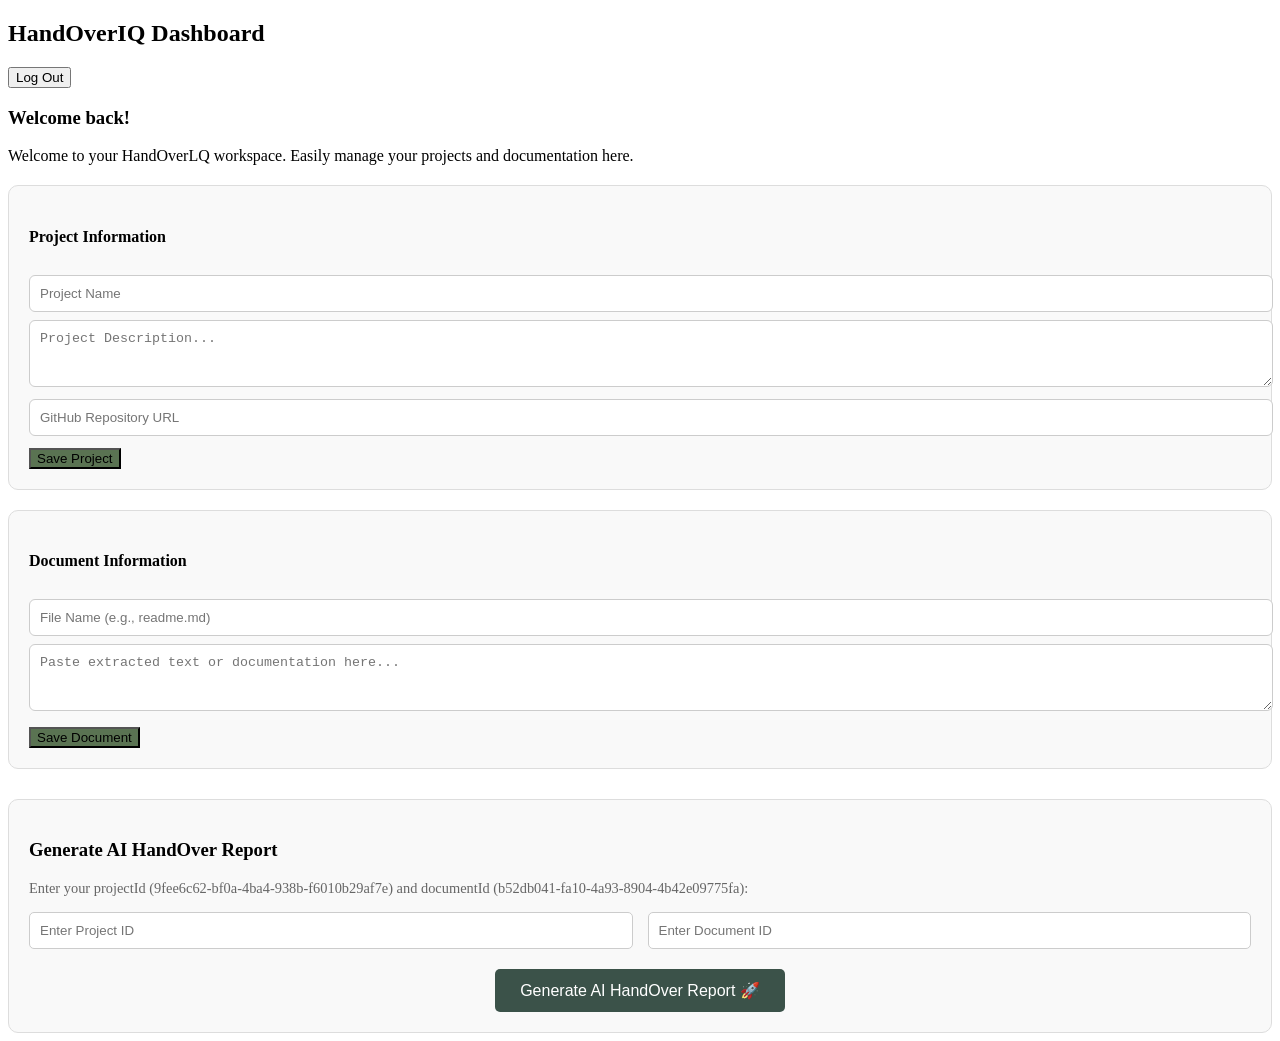
==== dashboard.html @ 6b8fb601 "Initial commit for HandOverIQ frontend" ====
<!DOCTYPE html>
<html lang="en">
<head>
    <meta charset="UTF-8">
    <meta name="viewport" content="width=device-width, initial-scale=1.0">
    <title>HandOverIQ - Dashboard</title>
</head>
<body>
    <div class="dashboard-container">
        <!-- Header Section -->
        <header class="dashboard-header">
            <h2>HandOverIQ Dashboard</h2>
            <button id="logoutBtn" class="submit-btn">Log Out</button>
        </header>

        <!-- Main Content Area -->
        <main class="dashboard-content">
            <h3>Welcome back!</h3>
            <p>Welcome to your HandOverLQ workspace. Easily manage your projects and documentation here.</p>

            <!-- 1. Project Information Card -->
    <div class="workspace-card" style="margin-top: 20px; padding: 20px; background: #f9f9f9; border-radius: 10px; border: 1px solid #ddd;">
        <h4>Project Information</h4>
        <input type="text" id="projectName" placeholder="Project Name" style="width: 100%; padding: 10px; margin-top: 8px; border-radius: 6px; border: 1px solid #ccc;" />
        <textarea id="projectDescription" placeholder="Project Description..." rows="3" style="width: 100%; padding: 10px; margin-top: 8px; border-radius: 6px; border: 1px solid #ccc;"></textarea>
        <input type="text" id="repositoryUrl" placeholder="GitHub Repository URL" style="width: 100%; padding: 10px; margin-top: 8px; border-radius: 6px; border: 1px solid #ccc;" />
        
        <!-- Project Save Button -->
        <button id="saveProjectBtn" class="submit-btn" style="margin-top: 12px; background-color: #5a7352;">Save Project</button>
    </div>

    <!-- 2. Document Information Card -->
    <div class="workspace-card" style="margin-top: 20px; padding: 20px; background: #f9f9f9; border-radius: 10px; border: 1px solid #ddd;">
        <h4>Document Information</h4>
        <input type="text" id="fileName" placeholder="File Name (e.g., readme.md)" style="width: 100%; padding: 10px; margin-top: 8px; border-radius: 6px; border: 1px solid #ccc;" />
        <textarea id="extractedText" placeholder="Paste extracted text or documentation here..." rows="3" style="width: 100%; padding: 10px; margin-top: 8px; border-radius: 6px; border: 1px solid #ccc;"></textarea>
        
        <!-- Document Save Button -->
        <button id="saveDocBtn" class="submit-btn" style="margin-top: 12px; background-color: #5a7352;">Save Document</button>
    </div>


    <!-- ==================== AI HandOver Report Section ==================== -->
<div class="ai-section" style="margin-top: 30px; padding: 20px; background: #f9f9f9; border-radius: 10px; border: 1px solid #ddd;">
    <h3>Generate AI HandOver Report</h3>
    <p style="color: #666; font-size: 0.9rem;">Enter your projectId (9fee6c62-bf0a-4ba4-938b-f6010b29af7e) and documentId (b52db041-fa10-4a93-8904-4b42e09775fa):</p>

    <!-- Project ID aur Document ID ke liye Inputs -->
    <div style="margin-top: 15px; display: flex; gap: 15px; flex-wrap: wrap;">
        <input type="text" id="projectIdInput" placeholder="Enter Project ID" style="padding: 10px; flex: 1; min-width: 200px; border-radius: 5px; border: 1px solid #ccc;">
        <input type="text" id="documentIdInput" placeholder="Enter Document ID" style="padding: 10px; flex: 1; min-width: 200px; border-radius: 5px; border: 1px solid #ccc;">
    </div>

    <!-- AI Analysis Button -->
    <div style="margin-top: 20px; text-align: center;">
        <button id="analyzeAiBtn" class="submit-btn" style="padding: 12px 25px; font-size: 1rem; background-color: #3b5249; color: #fff; border: none; border-radius: 5px; cursor: pointer;">Generate AI HandOver Report 🚀</button>
    </div>
</div>

<!-- AI Response Display Section (Yeh shuru mein chup rahega) -->
<div class="ai-response-box" style="margin-top: 20px; padding: 20px; background: #fff; border-radius: 10px; border: 1px solid #ccc; display: none;" id="responseContainer">
    <h4>AI HandOverLQ Report:</h4>
    <p id="aiOutputText" style="margin-top: 10px; color: #333; white-space: pre-line;"></p>
</div>


        </main>
    </div>


    <!-- Dashboard ke liye JavaScript (Optional - Logout ya data fetch karne ke liye) -->
    <script src="javaScript/dash.js"></script>
</body>
</html>
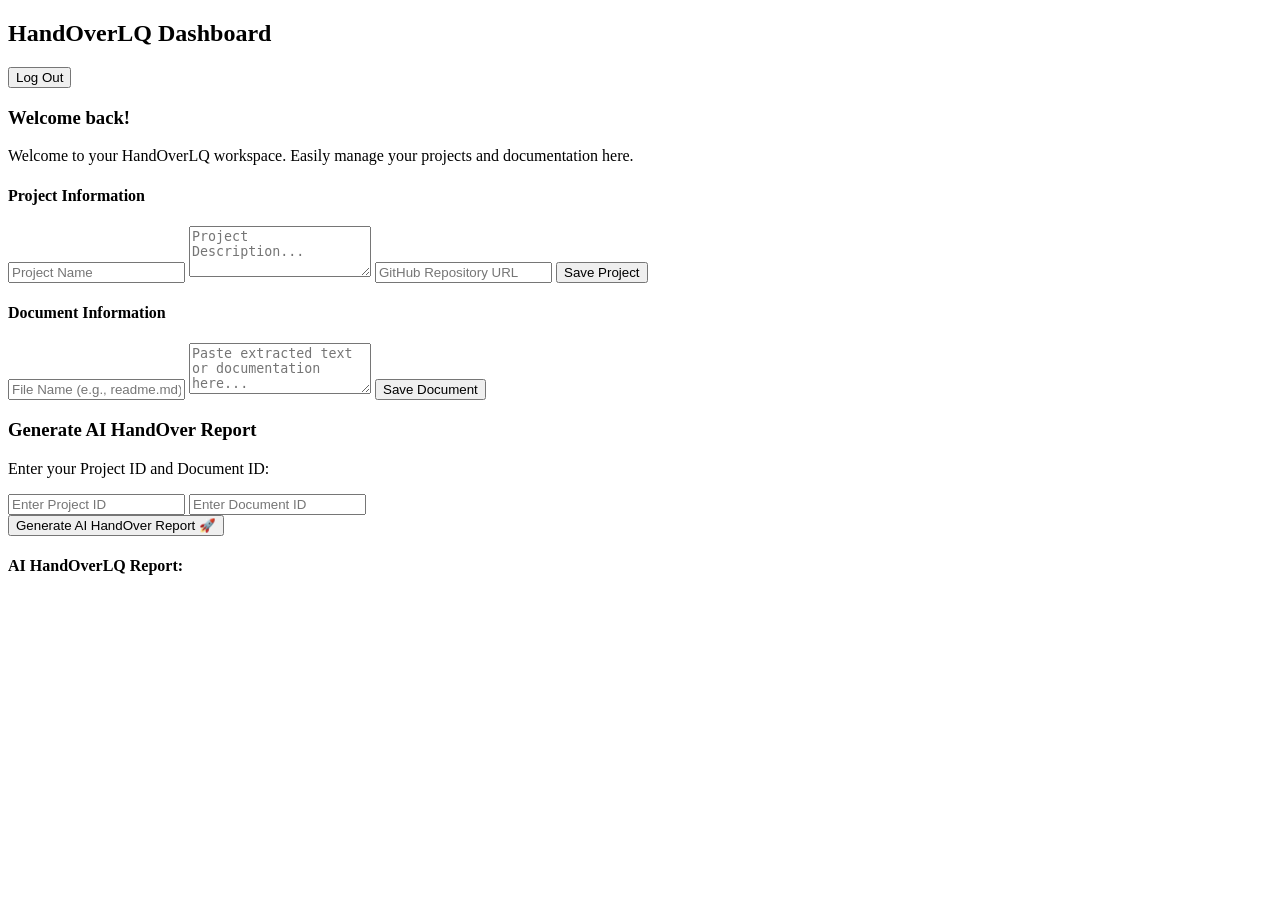
==== commit 71e21f72: "changes in code:" ====
--- a/dashboard.html
+++ b/dashboard.html
@@ -1,74 +1,68 @@
 <!DOCTYPE html>
 <html lang="en">
 <head>
-    <meta charset="UTF-8">
-    <meta name="viewport" content="width=device-width, initial-scale=1.0">
-    <title>HandOverIQ - Dashboard</title>
+    <meta charset="UTF-8" />
+    <meta name="viewport" content="width=device-width, initial-scale=1.0" />
+    <title>HandOverLQ Dashboard</title>
+
+    <!-- Apni main CSS (login wali) pehle, phir dashboard ki -->
+    <link rel="stylesheet" href="style.css" />
+    <link rel="stylesheet" href="dash.css" />
 </head>
 <body>
     <div class="dashboard-container">
-        <!-- Header Section -->
+
+        <!-- Header -->
         <header class="dashboard-header">
-            <h2>HandOverIQ Dashboard</h2>
+            <h2>HandOverLQ Dashboard</h2>
             <button id="logoutBtn" class="submit-btn">Log Out</button>
         </header>
 
-        <!-- Main Content Area -->
+        <!-- Main Content -->
         <main class="dashboard-content">
             <h3>Welcome back!</h3>
             <p>Welcome to your HandOverLQ workspace. Easily manage your projects and documentation here.</p>
 
-            <!-- 1. Project Information Card -->
-    <div class="workspace-card" style="margin-top: 20px; padding: 20px; background: #f9f9f9; border-radius: 10px; border: 1px solid #ddd;">
-        <h4>Project Information</h4>
-        <input type="text" id="projectName" placeholder="Project Name" style="width: 100%; padding: 10px; margin-top: 8px; border-radius: 6px; border: 1px solid #ccc;" />
-        <textarea id="projectDescription" placeholder="Project Description..." rows="3" style="width: 100%; padding: 10px; margin-top: 8px; border-radius: 6px; border: 1px solid #ccc;"></textarea>
-        <input type="text" id="repositoryUrl" placeholder="GitHub Repository URL" style="width: 100%; padding: 10px; margin-top: 8px; border-radius: 6px; border: 1px solid #ccc;" />
-        
-        <!-- Project Save Button -->
-        <button id="saveProjectBtn" class="submit-btn" style="margin-top: 12px; background-color: #5a7352;">Save Project</button>
-    </div>
+            <!-- 1. Project Information -->
+            <section class="workspace-card">
+                <h4>Project Information</h4>
+                <input type="text" id="projectName" class="field" placeholder="Project Name" />
+                <textarea id="projectDescription" class="field" placeholder="Project Description..." rows="3"></textarea>
+                <input type="text" id="repositoryUrl" class="field" placeholder="GitHub Repository URL" />
+                <button id="saveProjectBtn" class="submit-btn save-btn">Save Project</button>
+            </section>
 
-    <!-- 2. Document Information Card -->
-    <div class="workspace-card" style="margin-top: 20px; padding: 20px; background: #f9f9f9; border-radius: 10px; border: 1px solid #ddd;">
-        <h4>Document Information</h4>
-        <input type="text" id="fileName" placeholder="File Name (e.g., readme.md)" style="width: 100%; padding: 10px; margin-top: 8px; border-radius: 6px; border: 1px solid #ccc;" />
-        <textarea id="extractedText" placeholder="Paste extracted text or documentation here..." rows="3" style="width: 100%; padding: 10px; margin-top: 8px; border-radius: 6px; border: 1px solid #ccc;"></textarea>
-        
-        <!-- Document Save Button -->
-        <button id="saveDocBtn" class="submit-btn" style="margin-top: 12px; background-color: #5a7352;">Save Document</button>
-    </div>
+            <!-- 2. Document Information -->
+            <section class="workspace-card">
+                <h4>Document Information</h4>
+                <input type="text" id="fileName" class="field" placeholder="File Name (e.g., readme.md)" />
+                <textarea id="extractedText" class="field" placeholder="Paste extracted text or documentation here..." rows="3"></textarea>
+                <button id="saveDocBtn" class="submit-btn save-btn">Save Document</button>
+            </section>
 
+            <!-- 3. AI HandOver Report -->
+            <section class="workspace-card ai-section">
+                <h3>Generate AI HandOver Report</h3>
+                <p class="hint-text">Enter your Project ID and Document ID:</p>
 
-    <!-- ==================== AI HandOver Report Section ==================== -->
-<div class="ai-section" style="margin-top: 30px; padding: 20px; background: #f9f9f9; border-radius: 10px; border: 1px solid #ddd;">
-    <h3>Generate AI HandOver Report</h3>
-    <p style="color: #666; font-size: 0.9rem;">Enter your projectId (9fee6c62-bf0a-4ba4-938b-f6010b29af7e) and documentId (b52db041-fa10-4a93-8904-4b42e09775fa):</p>
+                <div class="id-inputs">
+                    <input type="text" id="projectIdInput" class="field" placeholder="Enter Project ID" />
+                    <input type="text" id="documentIdInput" class="field" placeholder="Enter Document ID" />
+                </div>
 
-    <!-- Project ID aur Document ID ke liye Inputs -->
-    <div style="margin-top: 15px; display: flex; gap: 15px; flex-wrap: wrap;">
-        <input type="text" id="projectIdInput" placeholder="Enter Project ID" style="padding: 10px; flex: 1; min-width: 200px; border-radius: 5px; border: 1px solid #ccc;">
-        <input type="text" id="documentIdInput" placeholder="Enter Document ID" style="padding: 10px; flex: 1; min-width: 200px; border-radius: 5px; border: 1px solid #ccc;">
-    </div>
+                <div class="center-box">
+                    <button id="analyzeAiBtn" class="submit-btn ai-btn">Generate AI HandOver Report 🚀</button>
+                </div>
+            </section>
 
-    <!-- AI Analysis Button -->
-    <div style="margin-top: 20px; text-align: center;">
-        <button id="analyzeAiBtn" class="submit-btn" style="padding: 12px 25px; font-size: 1rem; background-color: #3b5249; color: #fff; border: none; border-radius: 5px; cursor: pointer;">Generate AI HandOver Report 🚀</button>
-    </div>
-</div>
-
-<!-- AI Response Display Section (Yeh shuru mein chup rahega) -->
-<div class="ai-response-box" style="margin-top: 20px; padding: 20px; background: #fff; border-radius: 10px; border: 1px solid #ccc; display: none;" id="responseContainer">
-    <h4>AI HandOverLQ Report:</h4>
-    <p id="aiOutputText" style="margin-top: 10px; color: #333; white-space: pre-line;"></p>
-</div>
-
-
+            <!-- AI Response (shuru mein hidden) -->
+            <section id="responseContainer" class="ai-response-box hidden">
+                <h4>AI HandOverLQ Report:</h4>
+                <p id="aiOutputText"></p>
+            </section>
         </main>
     </div>
 
-
-    <!-- Dashboard ke liye JavaScript (Optional - Logout ya data fetch karne ke liye) -->
-    <script src="javaScript/dash.js"></script>
+    <script src="dashboard.js"></script>
 </body>
 </html>
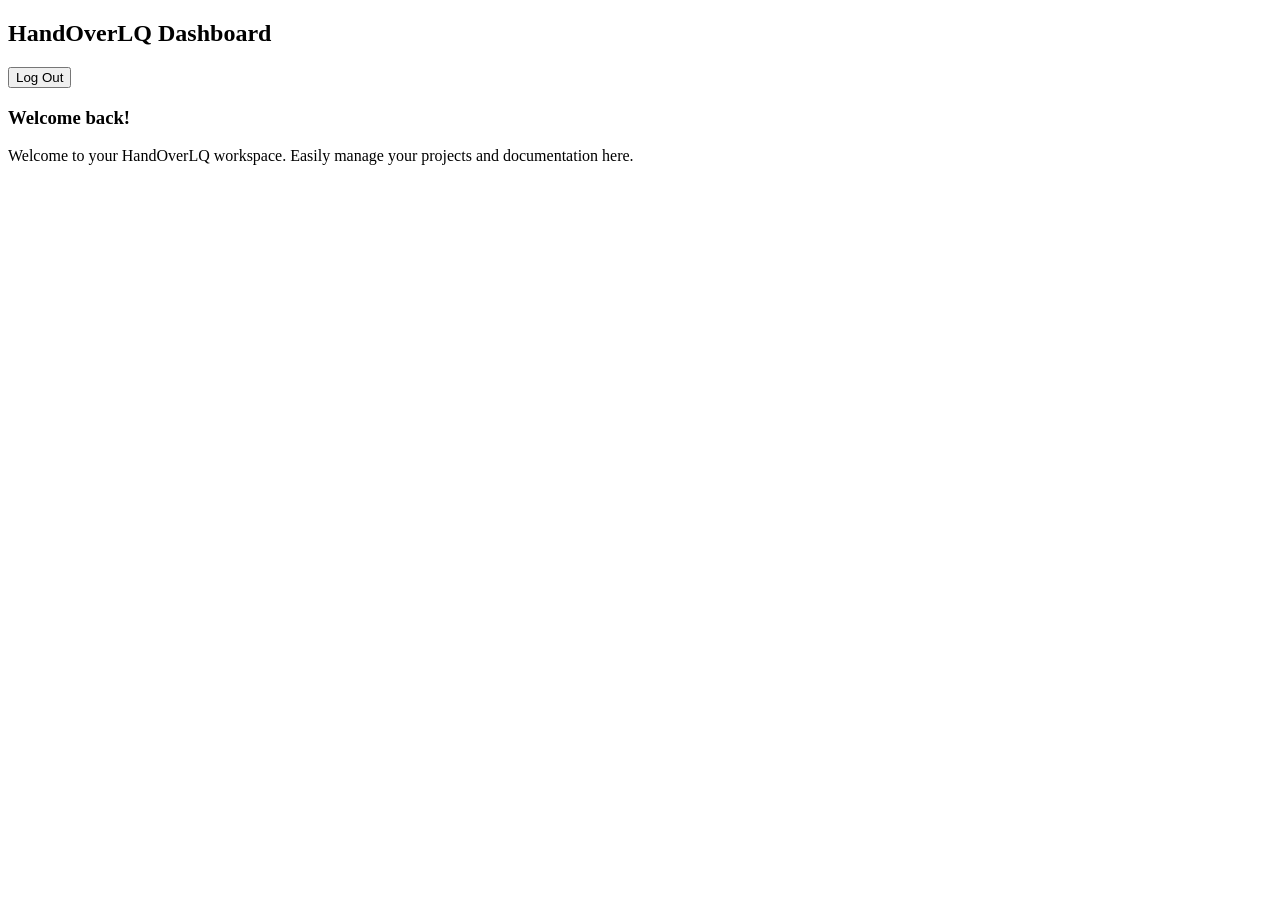
==== commit 9219317a: "logout button updated:" ====
--- a/dashboard.html
+++ b/dashboard.html
@@ -4,9 +4,6 @@
     <meta charset="UTF-8" />
     <meta name="viewport" content="width=device-width, initial-scale=1.0" />
     <title>HandOverLQ Dashboard</title>
-
-    <!-- Apni main CSS (login wali) pehle, phir dashboard ki -->
-    <link rel="stylesheet" href="style.css" />
     <link rel="stylesheet" href="dash.css" />
 </head>
 <body>
@@ -22,46 +19,11 @@
         <main class="dashboard-content">
             <h3>Welcome back!</h3>
             <p>Welcome to your HandOverLQ workspace. Easily manage your projects and documentation here.</p>
+        </main>    
 
-            <!-- 1. Project Information -->
-            <section class="workspace-card">
-                <h4>Project Information</h4>
-                <input type="text" id="projectName" class="field" placeholder="Project Name" />
-                <textarea id="projectDescription" class="field" placeholder="Project Description..." rows="3"></textarea>
-                <input type="text" id="repositoryUrl" class="field" placeholder="GitHub Repository URL" />
-                <button id="saveProjectBtn" class="submit-btn save-btn">Save Project</button>
-            </section>
+        
 
-            <!-- 2. Document Information -->
-            <section class="workspace-card">
-                <h4>Document Information</h4>
-                <input type="text" id="fileName" class="field" placeholder="File Name (e.g., readme.md)" />
-                <textarea id="extractedText" class="field" placeholder="Paste extracted text or documentation here..." rows="3"></textarea>
-                <button id="saveDocBtn" class="submit-btn save-btn">Save Document</button>
-            </section>
 
-            <!-- 3. AI HandOver Report -->
-            <section class="workspace-card ai-section">
-                <h3>Generate AI HandOver Report</h3>
-                <p class="hint-text">Enter your Project ID and Document ID:</p>
-
-                <div class="id-inputs">
-                    <input type="text" id="projectIdInput" class="field" placeholder="Enter Project ID" />
-                    <input type="text" id="documentIdInput" class="field" placeholder="Enter Document ID" />
-                </div>
-
-                <div class="center-box">
-                    <button id="analyzeAiBtn" class="submit-btn ai-btn">Generate AI HandOver Report 🚀</button>
-                </div>
-            </section>
-
-            <!-- AI Response (shuru mein hidden) -->
-            <section id="responseContainer" class="ai-response-box hidden">
-                <h4>AI HandOverLQ Report:</h4>
-                <p id="aiOutputText"></p>
-            </section>
-        </main>
-    </div>
 
     <script src="dashboard.js"></script>
 </body>
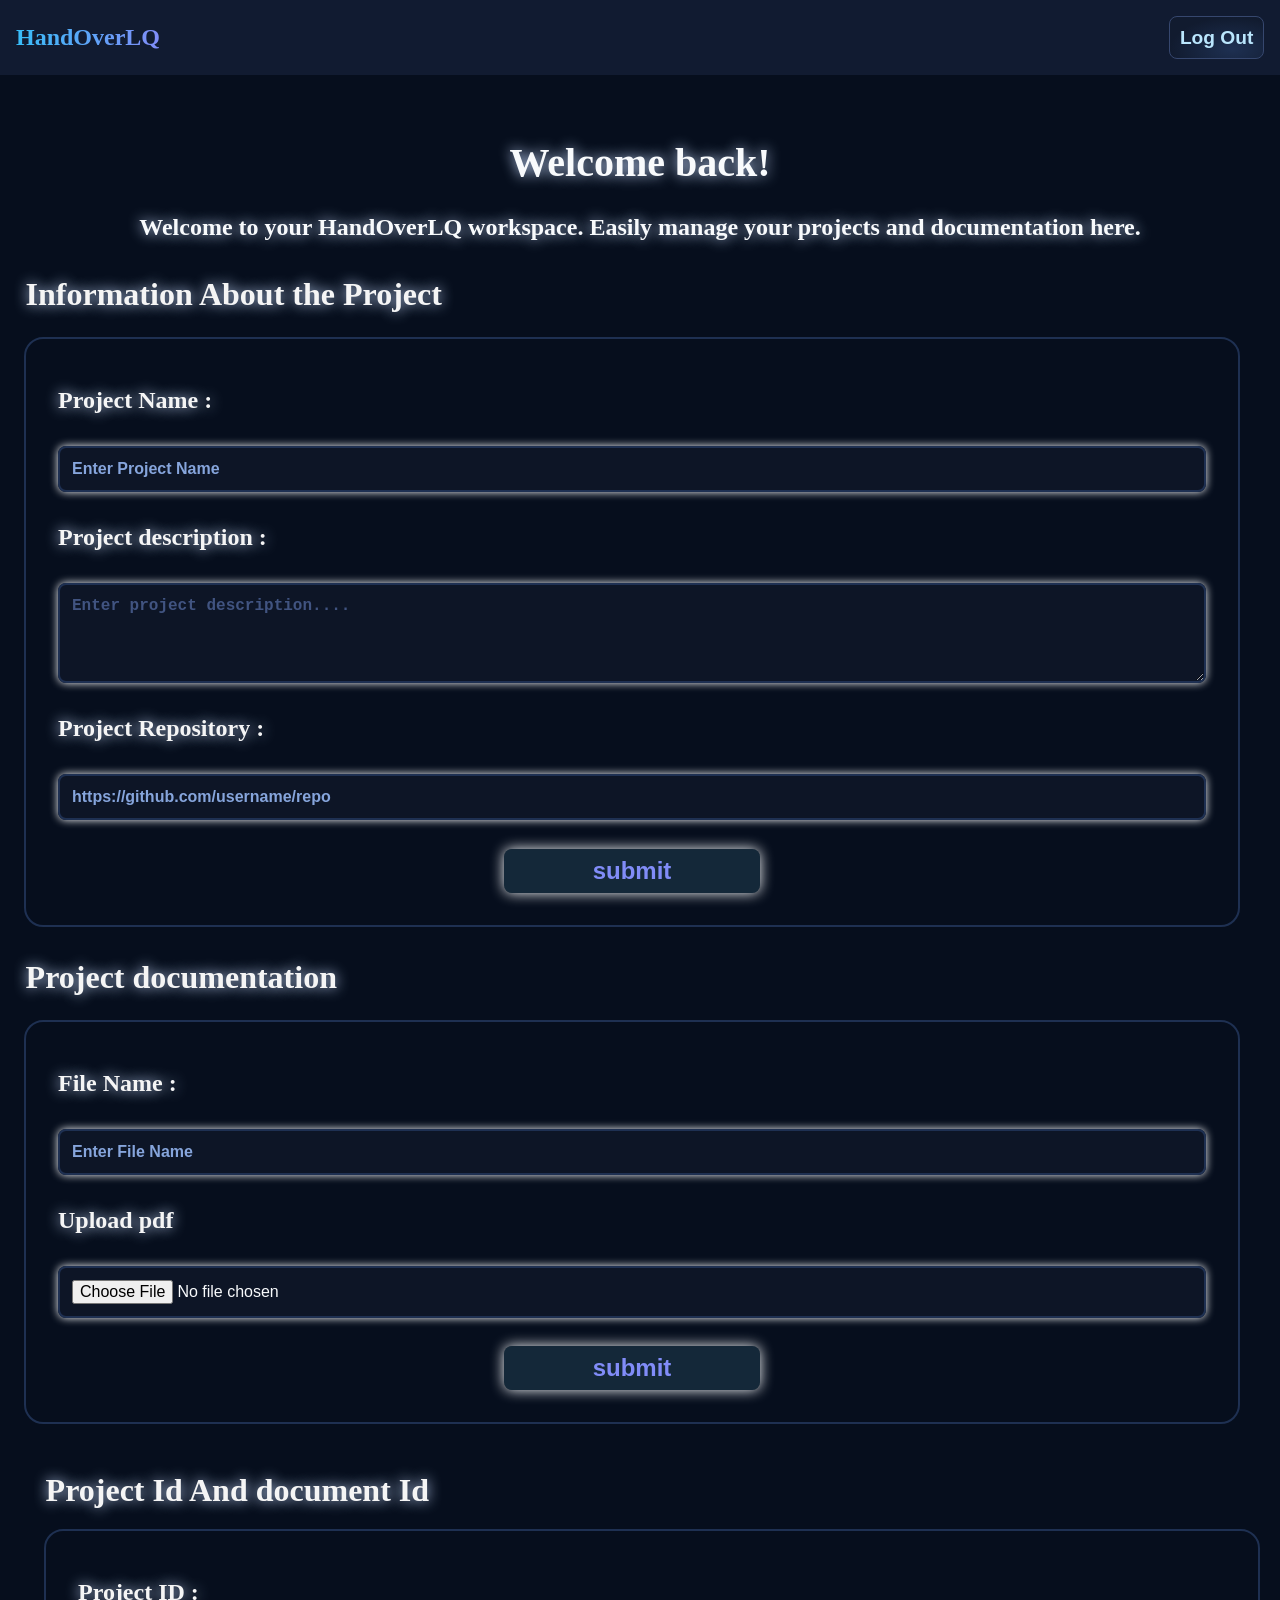
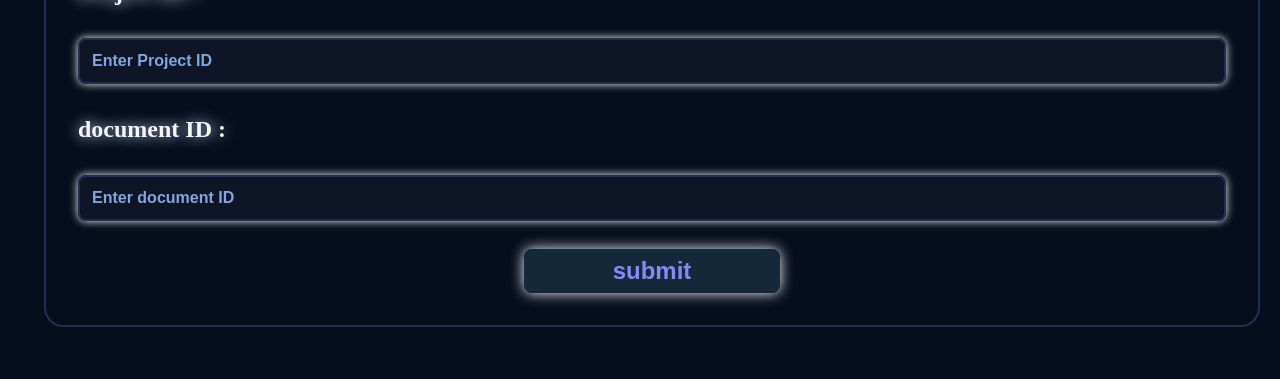
==== commit 62d028e3: "Update full UI for better experience" ====
--- a/dashboard.html
+++ b/dashboard.html
@@ -1,30 +1,117 @@
-<!DOCTYPE html>
+<!doctype html>
 <html lang="en">
-<head>
+  <head>
     <meta charset="UTF-8" />
     <meta name="viewport" content="width=device-width, initial-scale=1.0" />
     <title>HandOverLQ Dashboard</title>
-    <link rel="stylesheet" href="dash.css" />
-</head>
-<body>
-    <div class="dashboard-container">
+    <link rel="stylesheet" href="css/dash.css" />
+  </head>
+  <body>
+    <!-- Header -->
+    <header class="dashboard-header">
+      <h2 id="handOver">HandOverLQ</h2>
+      <!-- <nav>
+                <ul id="nav_list">
+                    <li><a href="#home">Home</a></li>
+                    <li><a href="#about">About</a></li>
+                    <li><a href="#contactUs">Contact Us</a></li>
+                </ul>
+            </nav> -->
+      <button id="logoutBtn" class="submit-btn">Log Out</button>
+    </header>
 
-        <!-- Header -->
-        <header class="dashboard-header">
-            <h2>HandOverLQ Dashboard</h2>
-            <button id="logoutBtn" class="submit-btn">Log Out</button>
-        </header>
+    <!-- Main Content -->
+    <main class="dashboard-content">
+      <h3>Welcome back!</h3>
+      <p>
+        Welcome to your HandOverLQ workspace. Easily manage your projects and
+        documentation here.
+      </p>
 
-        <!-- Main Content -->
-        <main class="dashboard-content">
-            <h3>Welcome back!</h3>
-            <p>Welcome to your HandOverLQ workspace. Easily manage your projects and documentation here.</p>
-        </main>    
+      <section id="project-sec">
+        <h2 id="project-heading">Information About the Project</h2>
+        <form action="" id="project-info">
+          <label for="project-name">Project Name :</label>
+          <input
+            type="text"
+            name="name"
+            id="project-name"
+            placeholder="Enter Project Name"
+            required
+          />
 
-        
+          <label for="project-description">Project description :</label>
+          <textarea
+            name="description"
+            id="project-description"
+            rows="4"
+            placeholder="Enter project description...."
+          ></textarea>
+
+          <label for="repository-project">Project Repository :</label>
+          <input
+            type="url"
+            name="repositoryUrl"
+            id="repository-project"
+            placeholder="https://github.com/username/repo"
+          />
+
+           <button type="submit" id="projectSubmitBtn">submit</button>
+        </form>
+      </section>
+
+      <section id="document-sec" class="margin">
+        <h2 id="document-heading">Project documentation</h2>
+        <form action="" id="document-info">
+          <label for="file-name">File Name :</label>
+          <input
+            type="text"
+            name="fileName"
+            id="file-name"
+            placeholder="Enter File Name"
+            required
+          />
 
 
+          <label for="docPdf">Upload pdf</label>
+          <input
+            type="file"
+            name="filePath"
+            id="docPdf"
+            accept=".pdf"
+          />
+          <button type="submit" id="docSubmitBtn">submit</button>
+        </form>
+      </section>
 
-    <script src="dashboard.js"></script>
-</body>
-</html>+
+      <section id="project-Id" class="margin">
+        <h2 id="heading">Project Id And document Id</h2>
+        <form action="" id="id-info">
+          <label for="proId">Project ID :</label>
+          <input
+            type="text"
+            name="projectId"
+            id="proId"
+            placeholder="Enter Project ID"
+            required
+          />
+
+
+          <label for="docId">document ID :</label>
+          <input
+            type="text"
+            name="documentId"
+            id="docId"
+            placeholder="Enter document ID"
+          />
+          <button type="submit" id="btn">submit</button>
+        </form>
+      </section>
+
+    </main>
+
+
+    <script src="javaScript/dash.js"></script>
+  </body>
+</html>
--- a/css/dash.css
+++ b/css/dash.css
@@ -0,0 +1,333 @@
+* {
+    margin: 0;
+    padding: 0;
+    box-sizing: border-box;
+}
+
+body {
+    background-color: rgb(6, 14, 29);
+    color: rgb(248, 250, 252);
+}
+
+.dashboard-header {
+    display: flex;
+    justify-content: space-between;
+    align-items: center;
+    background-color: rgb(17, 27, 49);
+    width: 100%;
+    padding: 1rem;
+    flex-wrap: wrap;
+    position: sticky;
+    top: 0;
+    z-index: 1000;
+}
+
+
+#handOver {
+    background: linear-gradient(90deg, rgb(56, 189, 248) 0%, rgb(129, 140, 248) 100%);
+    -webkit-background-clip: text;
+    background-clip: text;
+    color: transparent;
+    text-shadow: 0 0 0 rgba(56, 189, 248, 0);
+    transition: transform 0.6s ease, text-shadow 0.3s ease;
+    cursor: default;
+}
+
+#handOver:hover {
+    filter: drop-shadow(0 0 13px rgb(43, 75, 88));
+    transform: scale(1.02);
+}
+
+
+#logoutBtn {
+    background: radial-gradient(farthest-side at 67% 78% , rgb(30, 48, 82), rgb(17, 27, 47));
+    font-weight: 700;
+    font-size: 1.2rem;
+    color: rgb(186, 230, 253);
+    padding: 0.6rem;
+    border: 1px solid rgb(54, 71, 110);
+    border-radius: 0.5rem;
+    transition: all 0.2s ease;
+}
+
+#logoutBtn:hover {
+    color: rgb(99, 147, 173);
+    border-color: rgb(65, 84, 129);
+    box-shadow: 0 0 14px rgba(56, 189, 248, 0.35);
+    transform: scaleY(1)
+}
+
+#logoutBtn:active {
+    transform: translateY(-2px);
+    box-shadow: 0 0 6px  rgb(54, 71, 110);
+}
+
+
+.dashboard-content {
+    display: flex;
+    justify-content: center;
+    align-items: center;
+    flex-direction: column;
+    margin-top: 3%;
+}
+
+
+.dashboard-content h3 {
+    font-size: 2.5rem;
+    font-weight: 900;
+    margin: 2%;
+    text-align: center;
+    text-shadow: 0 0 14px rgb(199, 219, 254);
+}
+
+.dashboard-content p {
+    font-size: 1.5rem;
+    font-weight: 900;
+    margin: 0.2%;
+    text-align: center;
+    align-items: center;
+    text-shadow: 0 0 14px rgb(199, 219, 254);
+}
+
+
+
+#project-sec, #document-sec {
+    align-self: flex-start;
+    display: flex;
+    flex-direction: column;
+    align-items: stretch;
+    gap: 1.5rem;
+    margin-top: 2rem;
+    box-sizing: border-box;
+}
+
+#project-heading, #document-heading {
+    color:whitesmoke;
+    font-size: 2rem;
+    font-weight: 700;
+    text-shadow: 0 0 14px rgb(199, 219, 254);
+    margin-left: 1.6rem;
+}
+
+#project-info, #document-info {
+    display: flex;
+    flex-direction: column;
+    margin-left: 1.5rem;
+    padding: 2rem;
+    border: 2px solid rgb(30, 48, 82);
+    border-radius: 1.2rem;
+    box-sizing: border-box;
+    width: 95vw;
+}
+
+
+label {
+    color: whitesmoke;
+    text-decoration: none;
+    text-shadow:  0 0 14px rgb(199, 219, 254);
+    font-weight: 800;
+    font-size: 1.5rem;
+    margin: 1rem 1rem 1rem 0;
+}
+
+#project-info input, #document-info input {
+    outline: none;
+}
+
+#project-info input , #document-info input{
+    padding: 0.75rem;
+    margin:1rem 0 1rem 0;
+    border: 2px solid rgb(30, 48, 82);
+    border-radius: 0.5rem;
+    font-weight: 500;
+    font-size: 1rem;
+    background-color: rgba(15, 23, 42, 0.75);
+    box-shadow: 0 0 8px rgb(248, 250, 252);
+    transition: all 0.7s ease;
+    cursor: text;
+}
+
+#project-info input::placeholder, #document-info input::placeholder {
+    font-weight: 900;
+    color: rgb(134, 165, 220);
+    /* font-size: 1.4rem; */
+    
+}
+
+#project-info input:hover, #document-info input:hover {
+    /* color: rgb(99, 147, 173);
+    border-color: rgb(65, 84, 129);
+    transform: scaleY(1.1); */
+    border-color: rgb(65, 84, 129);
+    box-shadow: 0 0 12px rgba(56, 189, 248, 0.25);
+  
+}
+
+#project-info textarea {
+    padding: 0.75rem;
+    margin:1rem 0 1rem 0;
+    border: 2px solid rgb(30, 48, 82);
+    border-radius: 0.5rem;
+    font-weight: 500;
+    font-size: 1rem;
+    background-color: rgba(15, 23, 42, 0.75);
+    box-shadow: 0 0 8px rgb(248, 250, 252);
+    transition: all 0.7s ease;
+    cursor: text;
+}
+
+#project-info textarea::placeholder {
+    font-weight: 900;
+    color: rgb(65, 84, 129);
+}
+
+#project-info textarea:hover {
+    /* color: rgb(99, 147, 173);
+    border-color: rgb(65, 84, 129);
+    transform: scaleY(1.1);
+    margin: 1rem 0 1rem 0; */
+    border-color: rgb(65, 84, 129);
+    box-shadow: 0 0 12px rgba(56, 189, 248, 0.25);
+}
+
+#project-info input:focus, #document-info input:focus ,
+#project-info textarea:focus {
+    color: rgb(179, 193, 221);
+    border-color: rgb(56, 189, 248);
+    box-shadow: 0 0 14px rgba(56, 189, 248, 0.4);
+}
+
+
+.margin {
+    margin-bottom: 3rem;
+}
+
+
+#projectSubmitBtn, #docSubmitBtn{
+    width: 20vw;
+    text-align: center;
+    align-self: center;
+    background-color: rgba(40, 82, 100, 0.4);
+    padding: 0.5rem;
+    font-size: 1.5rem;
+    font-weight: 900;
+    border: 2px;
+    border-radius: 0.5rem;
+    border-color: rgb(17, 27, 49);
+    color: rgb(129, 140, 248);
+    box-shadow: 0 0 14px rgb(248, 250, 252);
+    margin-top: 0.8rem;
+    outline: none;
+    transition: all 0.7s ease;
+}
+
+#projectSubmitBtn:hover, #docSubmitBtn:hover {
+    transform: scaleY(1);
+    box-shadow: 0 0 14px rgba(56, 189, 248, 0.4);
+    border-color: rgb(65, 84, 129);
+}
+
+#projectSubmitBtn:focus-visible, #docSubmitBtn:focus-visible {
+    border-color: rgb(56, 189, 248);
+    box-shadow: 0 0 16px rgba(56, 189, 248, 0.55);
+}
+
+#projectSubmitBtn:active, #docSubmitBtn:active {
+    transform: translateY(2px);
+    border-color: rgb(14, 165, 233);
+    box-shadow: inset 0 2px 8px rgba(6, 14, 29, 0.8), 0 0 6px rgba(56, 189, 248, 0.25);
+}
+
+#id-info {
+    display: flex;
+    flex-direction: column;
+    margin-left: 1.5rem;
+    padding: 2rem;
+    border: 2px solid rgb(30, 48, 82);
+    border-radius: 1.2rem;
+    box-sizing: border-box;
+    width: 95vw;
+}
+
+#heading {
+    color: whitesmoke;
+    font-size: 2rem;
+    font-weight: 700;
+    text-shadow: 0 0 14px rgb(199, 219, 254);
+    margin-left: 1.6rem;
+    margin-bottom: 1.2rem;
+}
+
+label {
+    color: whitesmoke;
+    text-decoration: none;
+    text-shadow: 0 0 14px rgb(199, 219, 254);
+    font-weight: 800;
+    font-size: 1.5rem;
+    margin: 1rem 1rem 1rem 0;
+}
+
+#id-info input {
+    outline: none;
+}
+
+#id-info input {
+    padding: 0.75rem;
+    margin: 1rem 0 1rem 0;
+    border: 2px solid rgb(30, 48, 82);
+    border-radius: 0.5rem;
+    font-weight: 500;
+    font-size: 1rem;
+    background-color: rgba(15, 23, 42, 0.75);
+    box-shadow: 0 0 8px rgb(248, 250, 252);
+    transition: all 0.7s ease;
+    cursor: text;
+}
+
+#id-info input::placeholder {
+    font-weight: 900;
+    color: rgb(134, 165, 220);
+}
+
+#id-info input:hover {
+    border-color: rgb(65, 84, 129);
+    box-shadow: 0 0 12px rgba(56, 189, 248, 0.25);
+}
+
+
+
+
+#btn{
+    width: 20vw;
+    text-align: center;
+    align-self: center;
+    background-color: rgba(40, 82, 100, 0.4);
+    padding: 0.5rem;
+    font-size: 1.5rem;
+    font-weight: 900;
+    border: 2px;
+    border-radius: 0.5rem;
+    border-color: rgb(17, 27, 49);
+    color: rgb(129, 140, 248);
+    box-shadow: 0 0 14px rgb(248, 250, 252);
+    margin-top: 0.8rem;
+    outline: none;
+    transition: all 0.7s ease;
+}
+
+#btn:hover{
+    transform: scaleY(1);
+    box-shadow: 0 0 14px rgba(56, 189, 248, 0.4);
+    border-color: rgb(65, 84, 129);
+}
+
+#btn:focus-visible {
+    border-color: rgb(56, 189, 248);
+    box-shadow: 0 0 16px rgba(56, 189, 248, 0.55);
+}
+
+#btn:active {
+    transform: translateY(2px);
+    border-color: rgb(14, 165, 233);
+    box-shadow: inset 0 2px 8px rgba(6, 14, 29, 0.8), 0 0 6px rgba(56, 189, 248, 0.25);
+}
